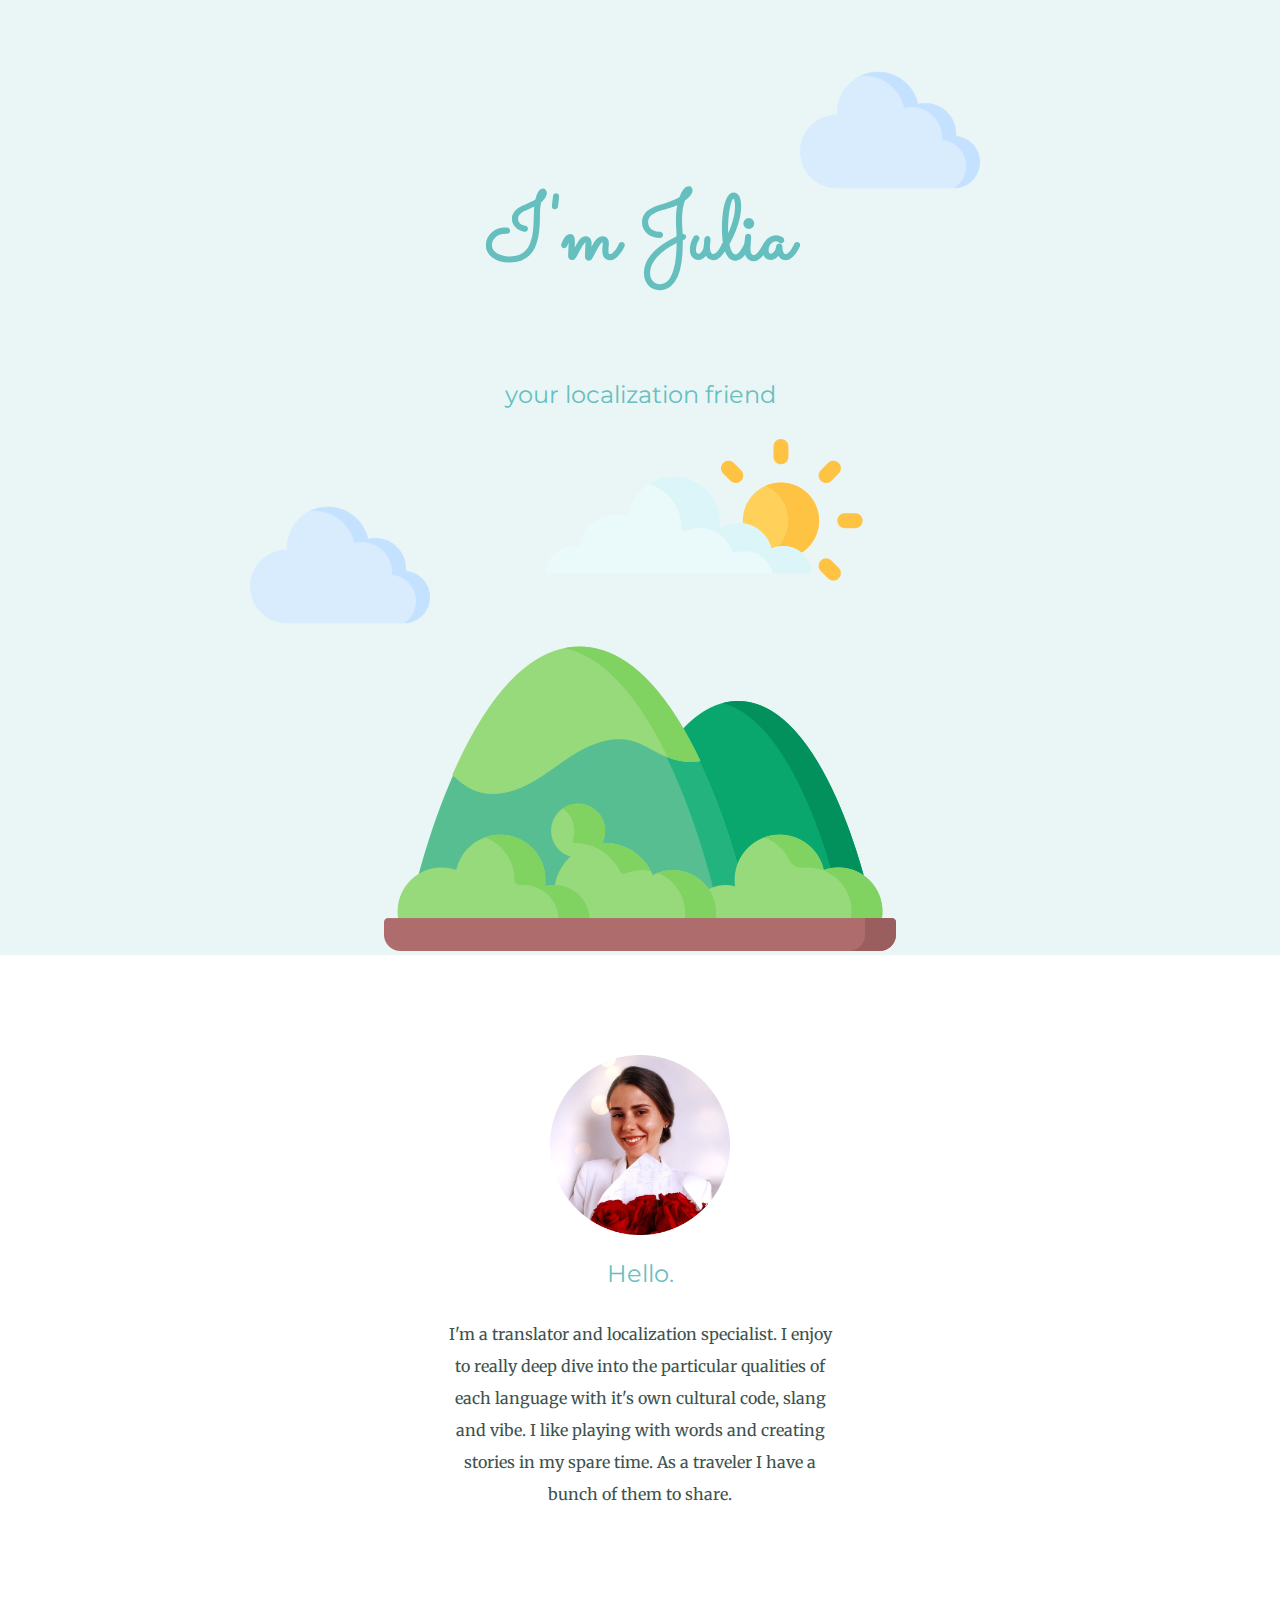
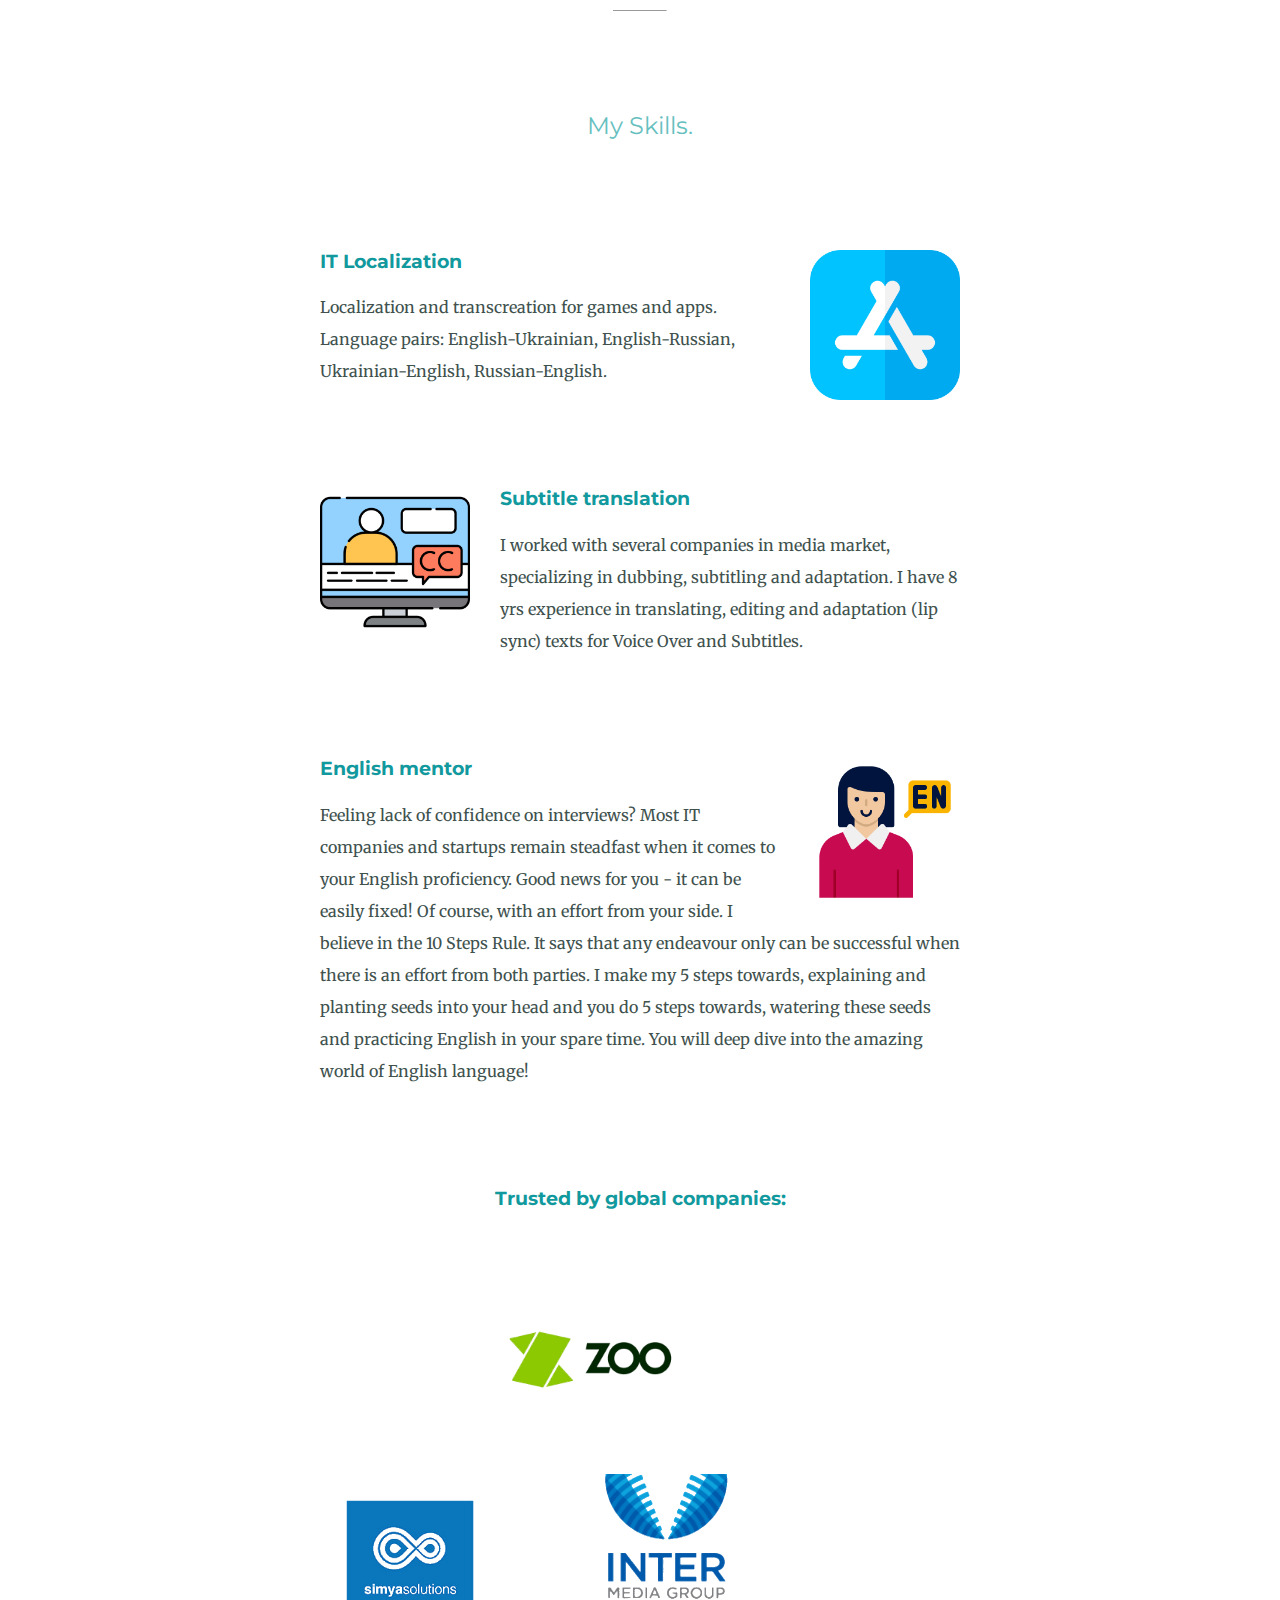
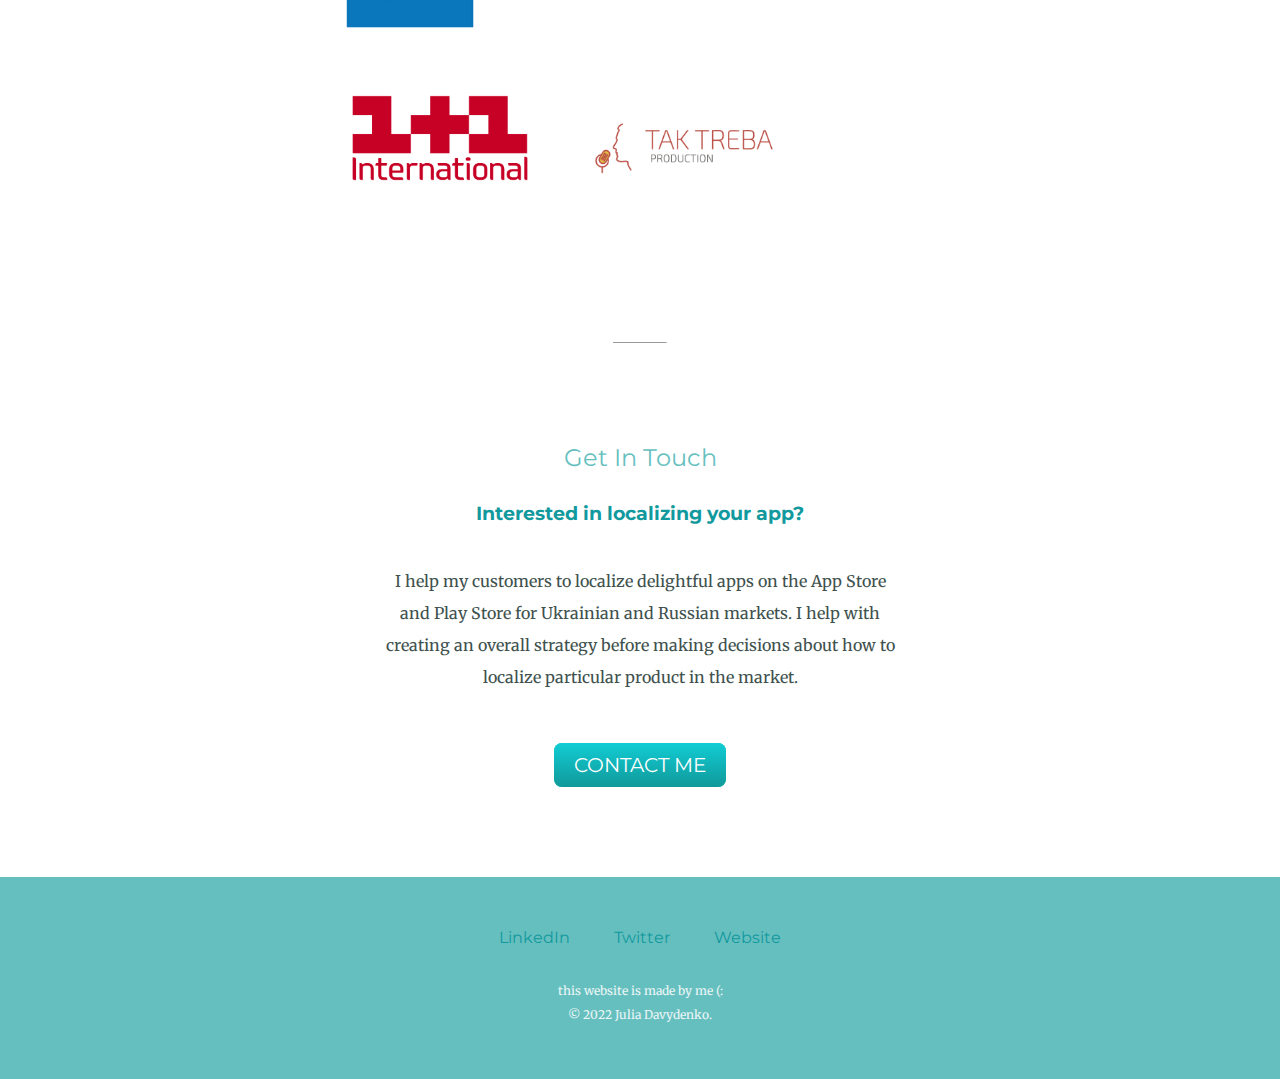
==== index.html @ 5e4153fa "Add files via upload" ====
<!DOCTYPE html>
<html lang="en" dir="ltr">

<head>
  <meta charset="utf-8">
  <title>Localization and translation services</title>
  <link rel="stylesheet" href="css/styles.css">
  <link rel="icon" href="favicon.ico">
  <link rel="preconnect" href="https://fonts.googleapis.com">
  <link rel="preconnect" href="https://fonts.gstatic.com" crossorigin>
  <link href="https://fonts.googleapis.com/css2?family=Merriweather&family=Montserrat:wght@200;400;700&family=Sacramento&display=swap" rel="stylesheet">
</head>

<body>
  <div class="top-container">
    <img class="top-cloud" src="images/cloud.png" alt="cloud-img">
    <h1>I'm Julia</h1>
    <h2>your localization friend</h2>
    <img class="bottom-cloud" src="images/cloud.png" alt="cloud-img">
    <img src="images/mountain.png" alt="mountain-img">
  </div>
  <div class="middle-container">
    <div class="profile">
      <img class="profilepic" src="images/profilepic.png" alt="profilepic">
      <h2>Hello.</h2>
      <p class="intro">I'm a translator and localization specialist. I enjoy to really deep dive into the particular qualities of each language with it's own cultural code, slang and vibe.
        I like playing with words and creating stories in my spare time. As a traveler I have a bunch of them to share.
      </p>
    </div>
    <hr>
    <div class="skills">
      <h2>My Skills.</h2>

      <div class="skill-row">
        <img class="app-store-pic" src="images/app-store.png" alt="app-store-pic">
        <h3>IT Localization</h3>
        <p>Localization and transcreation for games and apps.
          <br>Language pairs: English-Ukrainian, English-Russian, Ukrainian-English, Russian-English.
        </p>
      </div>
      <div class="skill-row">
        <img class="subtitle" src="images/subtitle.png" alt="subtitle-pic">
        <h3>Subtitle translation</h3>
        <p>I worked with several companies in media market, specializing in dubbing, subtitling and adaptation. I have 8 yrs experience in translating, editing and adaptation (lip sync) texts for Voice Over and Subtitles.
        </p>
        <div class="teacher">
                  <img class="english-teacher" src="images/teacher.png" alt="english-teacher">
                  <h3>English mentor</h3>
                  <p>Feeling lack of confidence on interviews?
                    Most IT companies and startups remain steadfast when it comes to your English proficiency.
                    Good news for you - it can be easily fixed!
                    Of course, with an effort from your side.
                    I believe in the 10 Steps Rule.
                    It says that any endeavour only can be successful when there is an effort from both parties.
                    I make my 5 steps towards, explaining and planting seeds into your head and you do 5 steps towards, watering these seeds and practicing English in your spare time.
                    You will deep dive into the amazing world of English language!</p>
                </div>

        <h3 class="clients">Trusted by global companies:</h3>
        <img class="zoodig" src="images/zoodig.png" alt="zoodigital">
        <img class="simya" src="images/simya.png" alt="simyasolutionsltd">
        <img class="inter" src="images/inter.png" alt="intermediagroup">
        <img class="oneone" src="images/1plus1.png" alt="1plus1international">
        <img class="taktreba" src="images/taktreba.png" alt="taktrebaproduction">


      </div>

    </div>
    <hr>
    <div class="contact-me">
      <h2>Get In Touch</h2>
      <h3>Interested in localizing your app?</h3>
      <p class="contact-message">I help my customers to localize delightful apps on the App Store and Play Store for Ukrainian and Russian markets.
        I help with creating an overall strategy before making decisions about how to localize particular product in the market. </p>
      <a class="btn" href="mailto:julietta12345@yahoo.com">CONTACT ME</a>
    </div>
  </div>


  <div class="bottom-container">
    <a class="footer-link" href="https://www.linkedin.com/in/yulia-davydenko-22311648/">LinkedIn</a>
    <a class="footer-link" href="https://twitter.com/Wandere80090184">Twitter</a>
    <a class="footer-link" href="https://www.appbrewery.co/">Website</a>
    <p class="copyright">this website is made by me (: <br>© 2022 Julia Davydenko.</p>
  </div>
</body>

</html>
---- css/styles.css ----
body {
  background-color: white;
  color: #40514E;
  margin: 0;
  text-align: center;
  font-family: 'Merriweather', serif;
}

h1 {
  font-size: 562.5%;
  margin: 50px auto;
  font-family: 'Sacramento', cursive;
  color: #66BFBF;
  line-height: 2;
}

h2 {
  font-family: 'Montserrat', sans-serif;
  font-size: 2.5 rem;
  color: #66BFBF;
  font-weight: normal;
  padding-bottom: 10px;
}

h3 {
  font-family: 'Montserrat', sans-serif;
  color: #11999E;
}

p {
  line-height: 2;
}

hr {
  border: dotted #EAF6X6 6px;
  border-bottom: none;
  width: 4%;
  margin: 100px auto;
}

a {
  color: #11999E;
  font-family: 'Montserrat', sans-serif;
  margin: 10px 20px;
  text-decoration: none;
}

a:hover {
  color: #EAF6F6;
}
.clients {
  text-align: center;
}
.zoodig {
  height: 180px;
  width: 180px;
  margin-left: 180px;
  margin-right: 50px;
}
.simya {
  height: 180px;
  width: 180px;
  margin-right: 50px;
}
.inter {
  height: 125px;
  width: 125px;
  margin-left: 30px;
  padding-bottom: 55px;
  padding-top: 20px;
  padding-left: 20px;
  padding-right: 20px;
  margin-right: 30px;
}
.oneone {
  height: 100px;
  width: 200px;
  padding-left: 20px;
  padding-right: 20px;
  padding-top: 20px;
  padding-bottom: 50px;
}
.taktreba {
  height: 180px;
  width: 180px;
  margin-left: 30px;
}
.top-container {
  background-color: #EAF6F6;
  position: relative;
  padding-top: 100px;
}

.middle-container {
  position: relative;
  margin: 100px 0;
}

.bottom-container {
  background-color: #66BFBF;
  padding: 50px 0 20px;
}

.bottom-cloud {
  height: 180px;
  width: 180px;
  position: absolute;
  left: 250px;
  bottom: 300px;

}

.top-cloud {
  height: 180px;
  width: 180px;
  position: absolute;
  right: 300px;
  top: 40px;
}

.profilepic {
  height: 180px;
  width: 180px;
}


.app-store-pic {
  height: 150px;
  width: 150px;
  float: right;
  margin-left: 30px;
}

.subtitle {
  height: 150px;
  width: 150px;
  float: left;
  margin-right: 30px;
}

.english-teacher {
  height: 150px;
  width: 150px;
  float: right;
  margin-left: 30px;
}
.skill-row {
  width: 50%;
  margin: 100px auto 100px auto;
  text-align: left;
}

.teacher {
  margin: 100px auto 100px auto;
  text-align: left;
}
.pro {
  text-decoration: underline;
}

.intro {
  width: 30%;
  margin: auto;
}
.clients {
  margin: 100px auto 60px;
}

.contact-message {
  width: 40%;
  margin: 40px auto 60px;
}

.copyright {
  color: #EAF6F6;
  font-size: 0.75rem;
  padding: 20px 0;
}

.btn {
  background: #11cdd4;
  background-image: -webkit-linear-gradient(top, #11cdd4, #11999a);
  background-image: -moz-linear-gradient(top, #11cdd4, #11999a);
  background-image: -ms-linear-gradient(top, #11cdd4, #11999a);
  background-image: -o-linear-gradient(top, #11cdd4, #11999a);
  background-image: linear-gradient(to bottom, #11cdd4, #11999a);
  -webkit-border-radius: 8;
  -moz-border-radius: 8;
  border-radius: 8px;
  font-family: 'Montserrat', sans-serif;
  color: #ffffff;
  font-size: 20px;
  padding: 10px 20px 10px 20px;
  text-decoration: none;
}

.btn:hover {
  background: #30e3cb;
  background-image: -webkit-linear-gradient(top, #30e3cb, #2bc4ed);
  background-image: -moz-linear-gradient(top, #30e3cb, #2bc4ed);
  background-image: -ms-linear-gradient(top, #30e3cb, #2bc4ed);
  background-image: -o-linear-gradient(top, #30e3cb, #2bc4ed);
  background-image: linear-gradient(to bottom, #30e3cb, #2bc4ed);
  text-decoration: none;
}
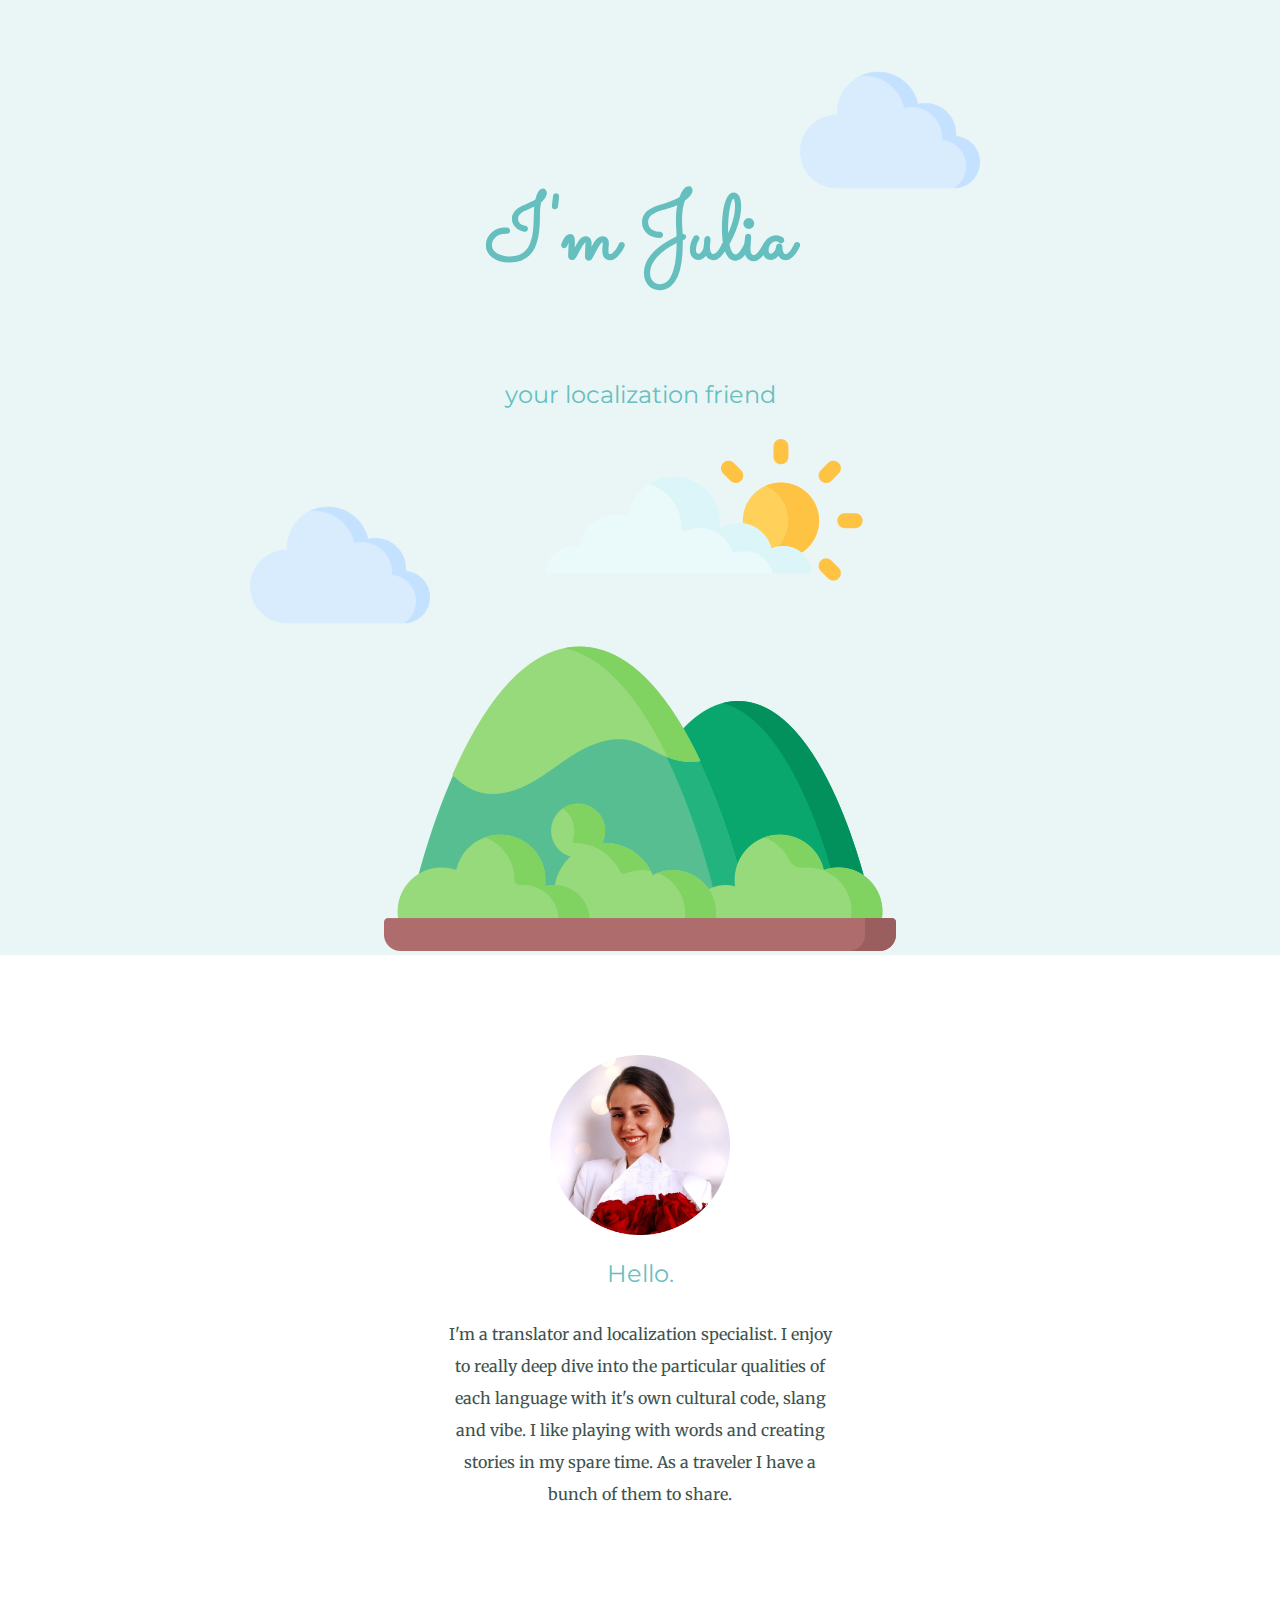
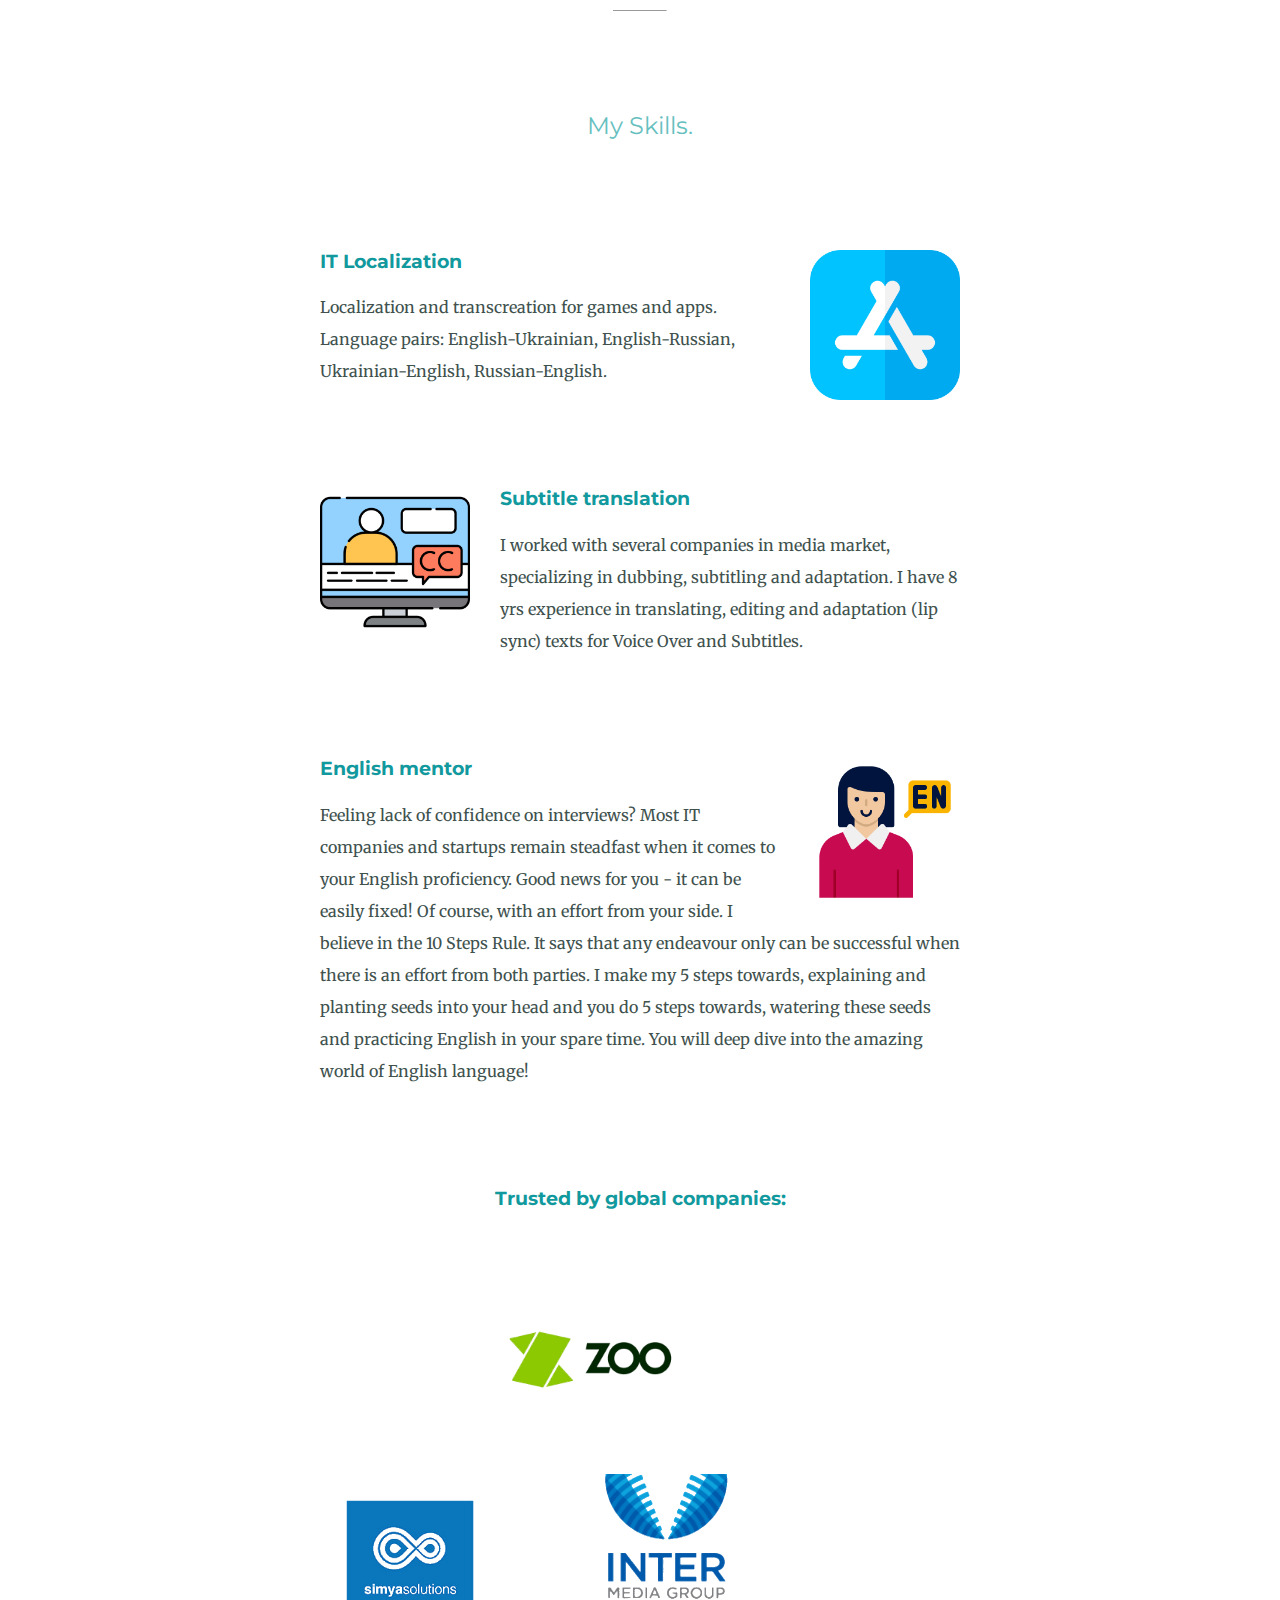
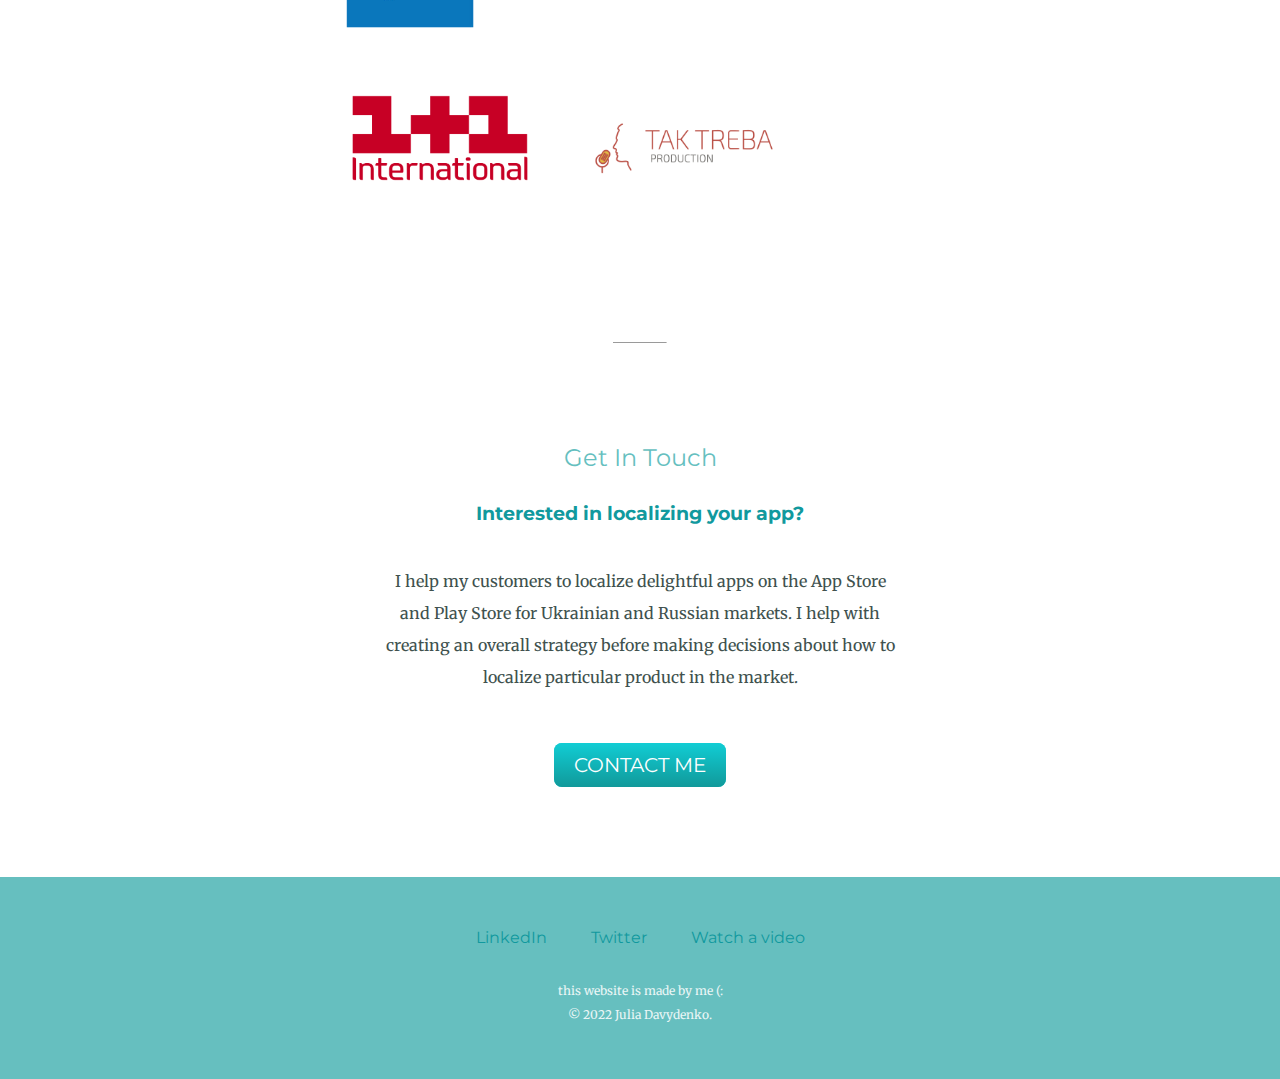
==== commit 4dc64543: "Update index.html" ====
--- a/index.html
+++ b/index.html
@@ -81,7 +81,7 @@
   <div class="bottom-container">
     <a class="footer-link" href="https://www.linkedin.com/in/yulia-davydenko-22311648/">LinkedIn</a>
     <a class="footer-link" href="https://twitter.com/Wandere80090184">Twitter</a>
-    <a class="footer-link" href="https://www.appbrewery.co/">Website</a>
+    <a class="footer-link" href="https://youtu.be/MdrbomyoFfU">Watch a video</a>
     <p class="copyright">this website is made by me (: <br>© 2022 Julia Davydenko.</p>
   </div>
 </body>
